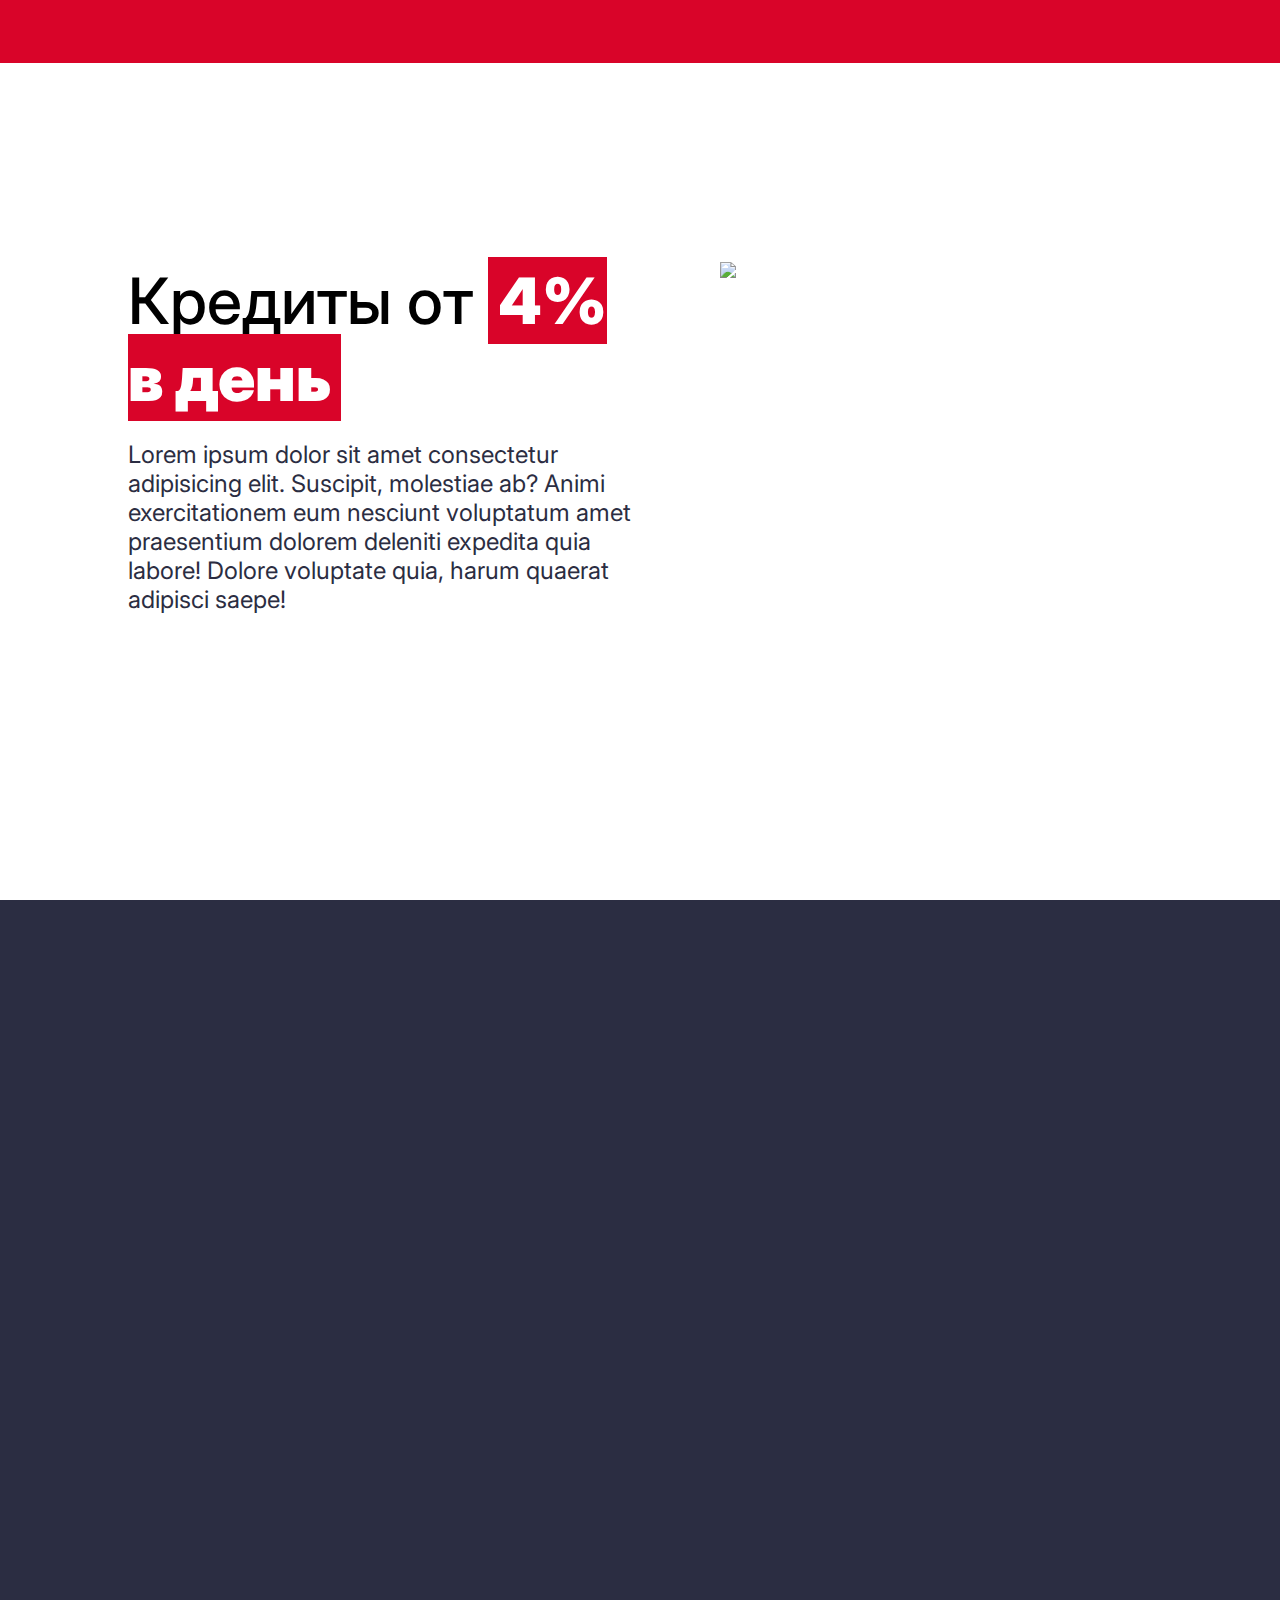
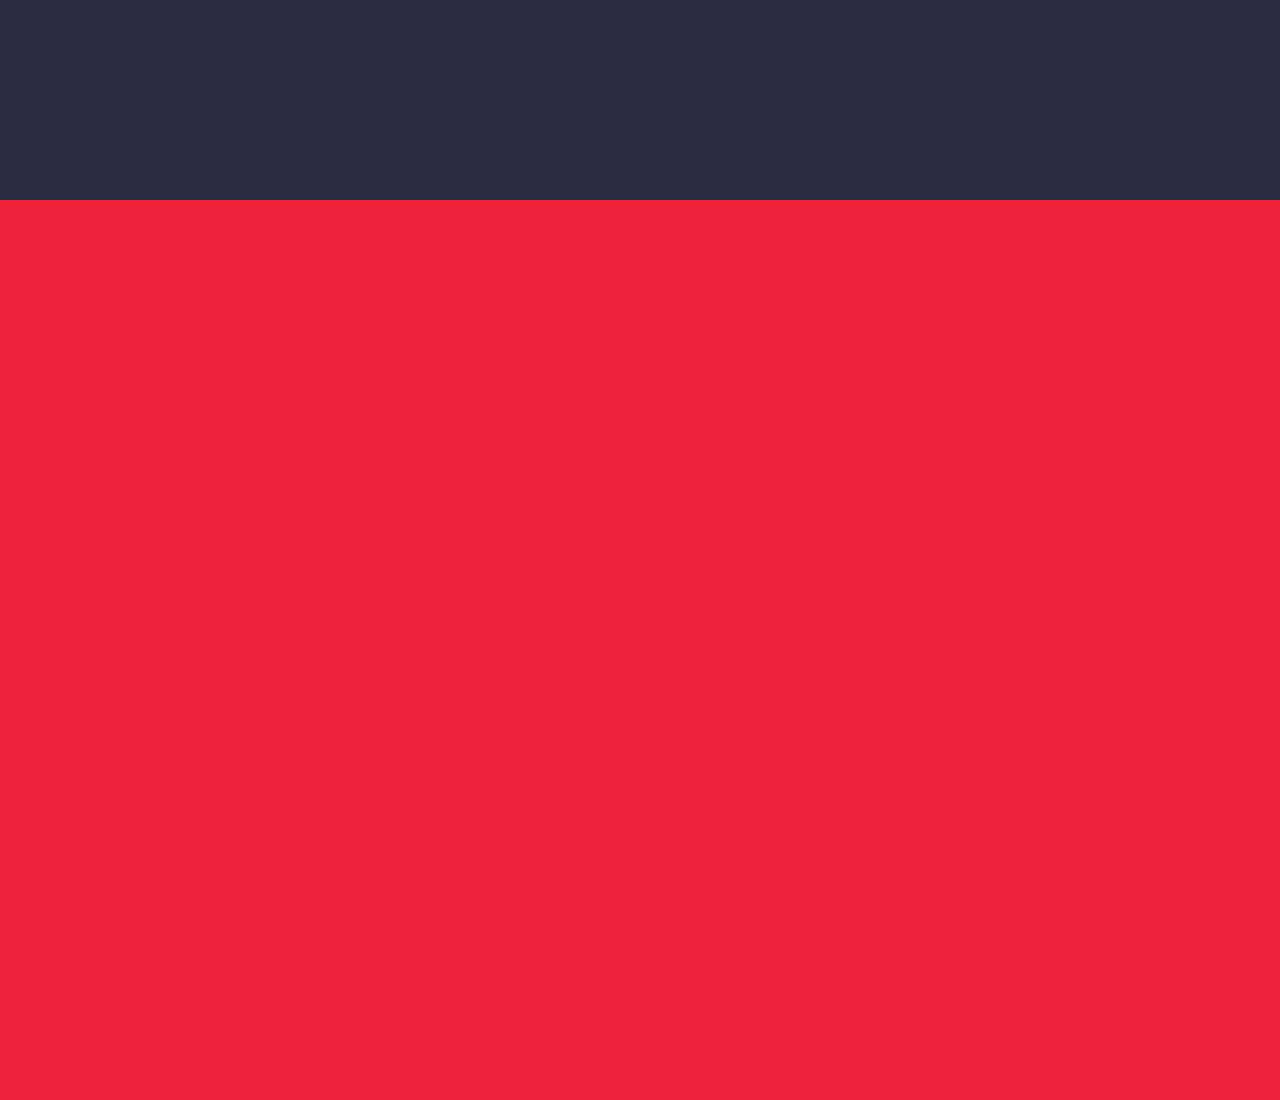
==== index.html @ 1a21a2d2 "first commit" ====
<!DOCTYPE html>
<html lang="ru">
<head>
    <meta charset="UTF-8">
    <meta http-equiv="X-UA-Compatible" content="IE=edge">
    <meta name="viewport" content="width=device-width, initial-scale=1.0">
    <link rel="stylesheet" href="src/css/index.css">
    <title>govBank</title>
</head>
<body>
    <nav id="main-nav" class="nav"></nav>
    <div class="main-section main-one">
        <div class="content">
            <section class="text">
                <h1 class="title">Кредиты от <span class="highlight">4% в день</span></h1>
                <p class="description">Lorem ipsum dolor sit amet consectetur adipisicing elit. Suscipit, molestiae ab? Animi exercitationem eum nesciunt voluptatum amet praesentium dolorem deleniti expedita quia labore! Dolore voluptate quia, harum quaerat adipisci saepe!</p>
            </section>
            <div class="image">
                <img src="https://images.freeimages.com/images/premium/previews/1487/14871086-businessman-hanging-from-noose.jpg">
            </div>
        </div>
    </div>
    <div class="main-section main-two">

    </div>
    <div class="main-section main-three">

    </div>
    <footer id="main-footer" class="footer"></footer>
</body>
</html>
---- src/css/index.css ----
@import url("main.css");

.text {
    font-family: var(--font-sans);
}

.highlight { 
    color: #ffffff;
    background-color: var(--theme-red2);
    font-weight: 900;
    padding: 5px 10px;
}

.nav {
    position: fixed;
    top: 0;
    width: 100%;
    height: 7vh;
    background-color: var(--theme-red2);
}

.title {
    font-size: 4em;
    font-weight: 500;
    margin: 0;
}

.description {
    font-size: 1.5em;
    color: var(--theme-black);
}

.main-section {
    height: 100vh;
    width: 100%;
    display: flex;
    align-items: center;
    justify-content: center;
}

.main-section > .content {
    display: grid;
    grid-template-columns: repeat(2, 1fr);
}

.main-section > .content > .text {
    display: flex;
    flex-direction: column;
    justify-content: center;
    margin-left: 20%;
}

.main-section > .content > .image {
    display: flex;
    justify-content: center;
}

.main-section > .content > .image > img {
    width: 30em;
}

.main-one {
}

.main-two {
    background-color: var(--theme-black);
}

.main-three {
    background-color: var(--theme-red1);
}
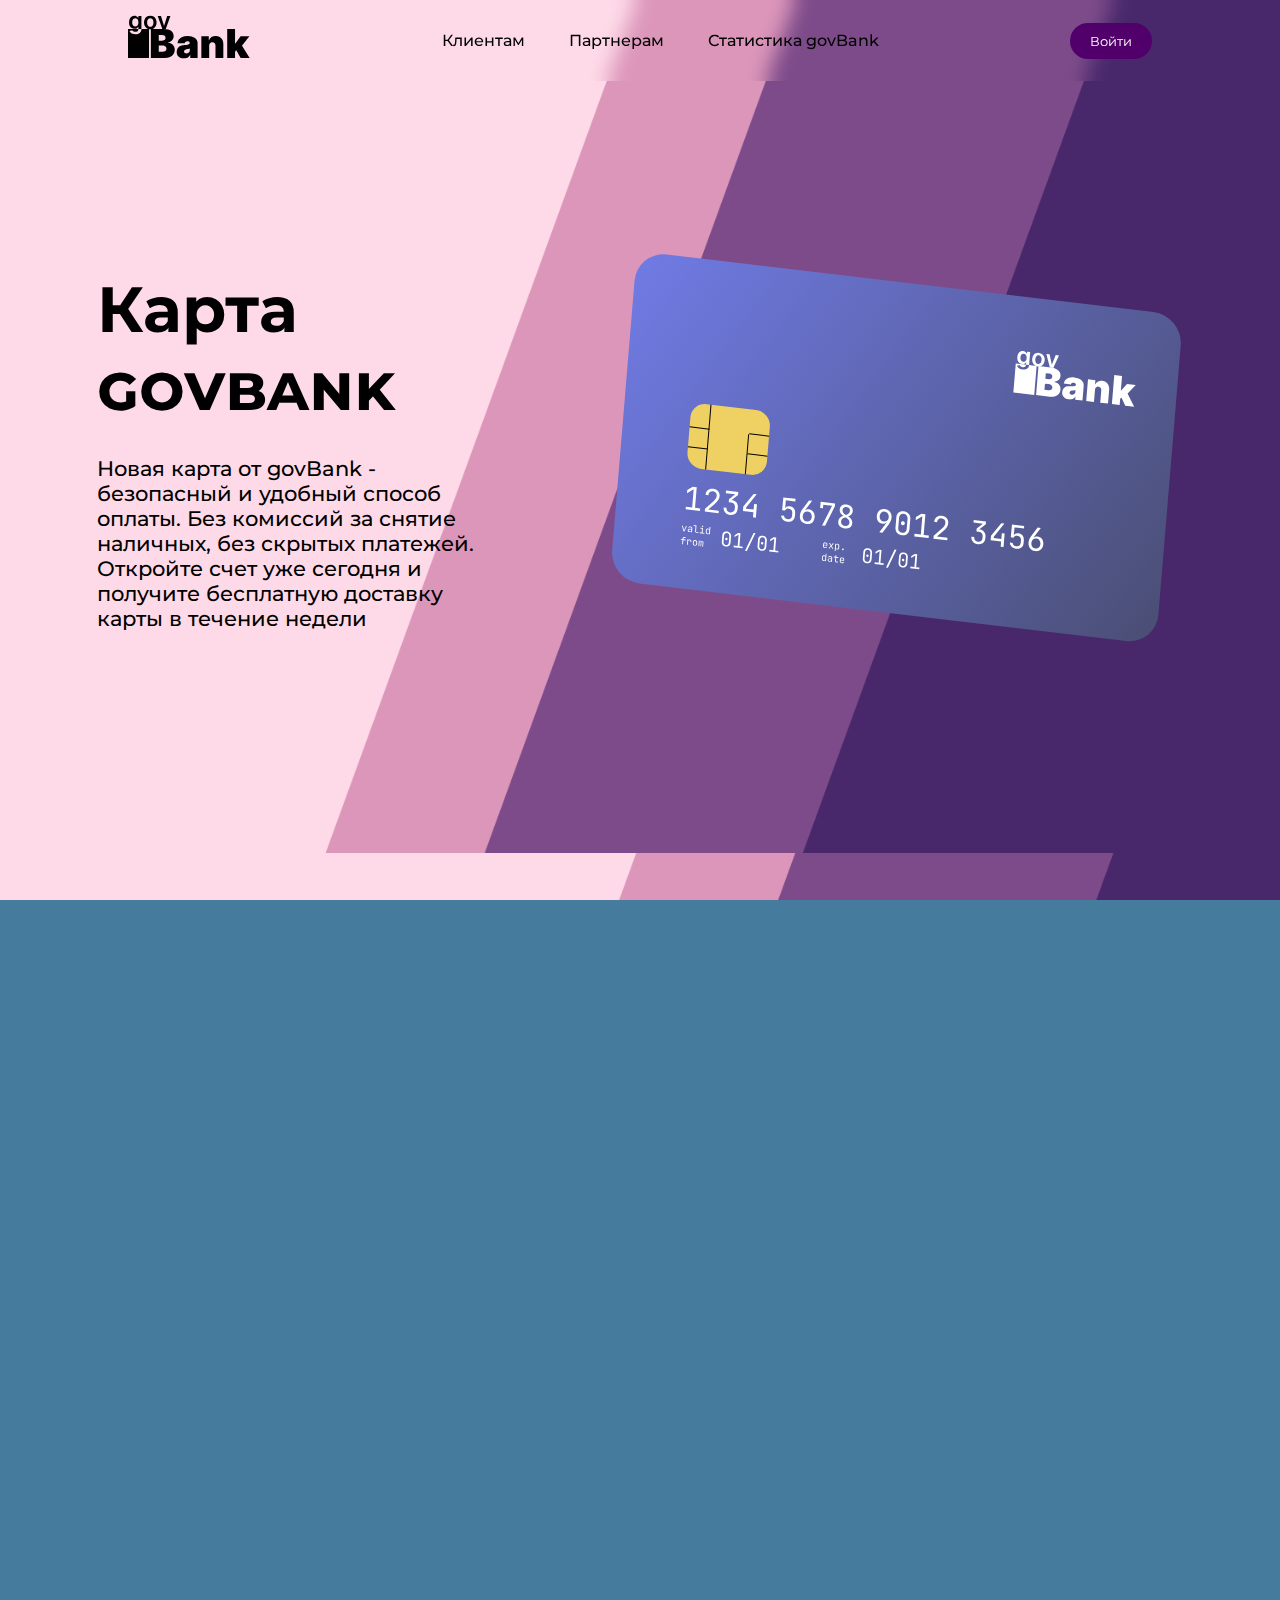
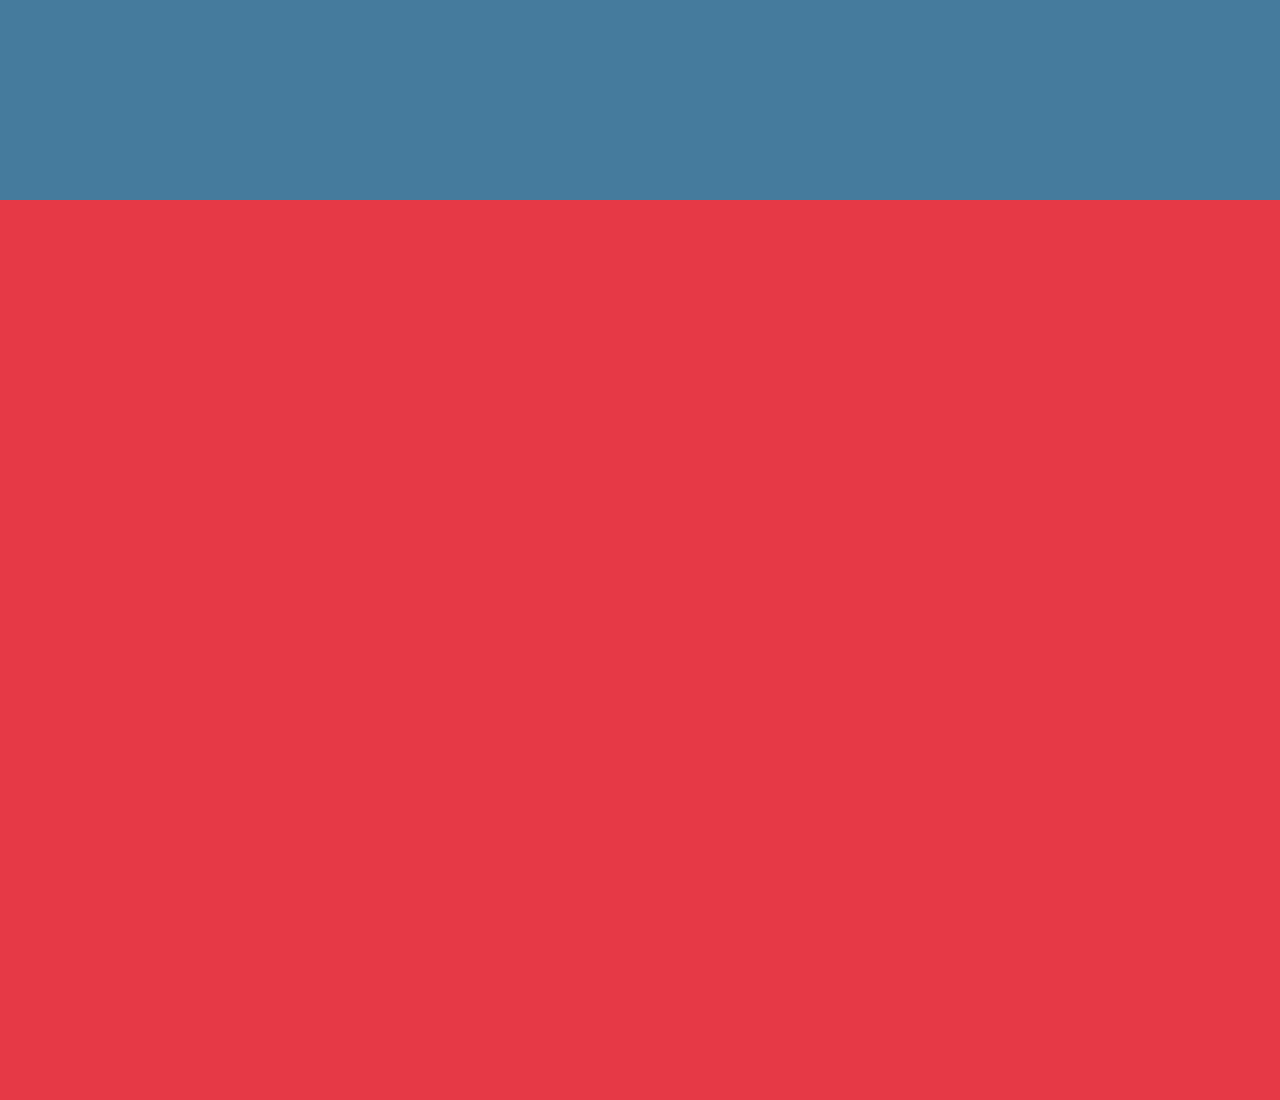
==== commit 6dcda48a: "the fuck" ====
--- a/index.html
+++ b/index.html
@@ -8,21 +8,32 @@
     <title>govBank</title>
 </head>
 <body>
-    <nav id="main-nav" class="nav"></nav>
+    <header>
+        <img class="logo" src="src/img/logo.svg">
+        <nav id="main-nav" class="nav">
+            <ul class="nav-links">
+                <li><a href="#">Клиентам</a></li>
+                <li><a href="#">Партнерам</a></li>
+                <li><a href="#">Статистика govBank</a></li>
+            </ul>
+        </nav>
+        <a href="#"><button>Войти</button></a>
+    </header>
+    
     <div class="main-section main-one">
-        <div class="content">
-            <section class="text">
-                <h1 class="title">Кредиты от <span class="highlight">4% в день</span></h1>
-                <p class="description">Lorem ipsum dolor sit amet consectetur adipisicing elit. Suscipit, molestiae ab? Animi exercitationem eum nesciunt voluptatum amet praesentium dolorem deleniti expedita quia labore! Dolore voluptate quia, harum quaerat adipisci saepe!</p>
-            </section>
-            <div class="image">
-                <img src="https://images.freeimages.com/images/premium/previews/1487/14871086-businessman-hanging-from-noose.jpg">
-            </div>
+        <div class="text">
+            <h1>Карта govBank</h1>
+            <p>Новая карта от govBank - безопасный и удобный способ оплаты. Без комиссий за снятие наличных, без скрытых платежей. Откройте счет уже сегодня и получите бесплатную доставку карты в течение недели</p>
+        </div>
+        <div class="img">
+            <img src="src/img/card.svg">
         </div>
     </div>
+
     <div class="main-section main-two">
 
     </div>
+    
     <div class="main-section main-three">
 
     </div>
--- a/src/css/index.css
+++ b/src/css/index.css
@@ -1,34 +1,13 @@
 @import url("main.css");
 
-.text {
-    font-family: var(--font-sans);
-}
-
-.highlight { 
-    color: #ffffff;
-    background-color: var(--theme-red2);
-    font-weight: 900;
-    padding: 5px 10px;
-}
-
-.nav {
+/* .nav {
     position: fixed;
     top: 0;
     width: 100%;
     height: 7vh;
-    background-color: var(--theme-red2);
-}
-
-.title {
-    font-size: 4em;
-    font-weight: 500;
-    margin: 0;
-}
-
-.description {
-    font-size: 1.5em;
-    color: var(--theme-black);
-}
+    background: #ffffff05;
+    backdrop-filter: blur(50px);
+} */
 
 .main-section {
     height: 100vh;
@@ -38,34 +17,86 @@
     justify-content: center;
 }
 
-.main-section > .content {
-    display: grid;
-    grid-template-columns: repeat(2, 1fr);
-}
-
-.main-section > .content > .text {
-    display: flex;
-    flex-direction: column;
-    justify-content: center;
-    margin-left: 20%;
-}
-
-.main-section > .content > .image {
-    display: flex;
-    justify-content: center;
-}
-
-.main-section > .content > .image > img {
-    width: 30em;
-}
-
 .main-one {
+    background: url("../img/bg.jpg");
+    background-size: contain;
 }
 
 .main-two {
-    background-color: var(--theme-black);
+    background: #457b9d;
 }
 
 .main-three {
-    background-color: var(--theme-red1);
+    background: #e63946;
+}
+
+li, a {
+    font-size: 16px;
+    color: inherit;
+    text-decoration: none;
+}
+
+header {
+    display: flex;
+    justify-content: space-between;
+    align-items: center;
+    padding: 30px 10%;
+
+    position: fixed;
+    top: 0;
+    width: 100%;
+    height: 9vh;
+    background: #ffffff00;
+    backdrop-filter: blur(10px);
+}
+
+header > * {
+    cursor: pointer;
+}
+
+.nav-links {
+    list-style: none;
+}
+
+.nav-links li {
+    display: inline-block;
+    padding: 0 20px;
+}
+
+.nav-links li a {
+    transition: all .3s ease 0s;
+}
+
+.nav-links > li > a:hover {
+    color: #51006b;
+}
+
+button {
+    padding: 10px 20px;
+    background: 9px 25px;
+    color: white;
+    background-color: #51006b;
+    border: none;
+    border-radius: 50px;
+    transition: all .3s ease 0s;
+    font-family: var(--font-sans);
+}
+
+button:hover {
+    background-color: #545a91;
+}
+
+.text {
+    width: 30vw;
+    margin-right: 10vw;
+}
+
+.text > p {
+    margin-top: 30px;
+    font-size: 1.3em;
+}
+
+h1 {
+    font-variant-caps: all-small-caps;
+    font-size: 4em;
 }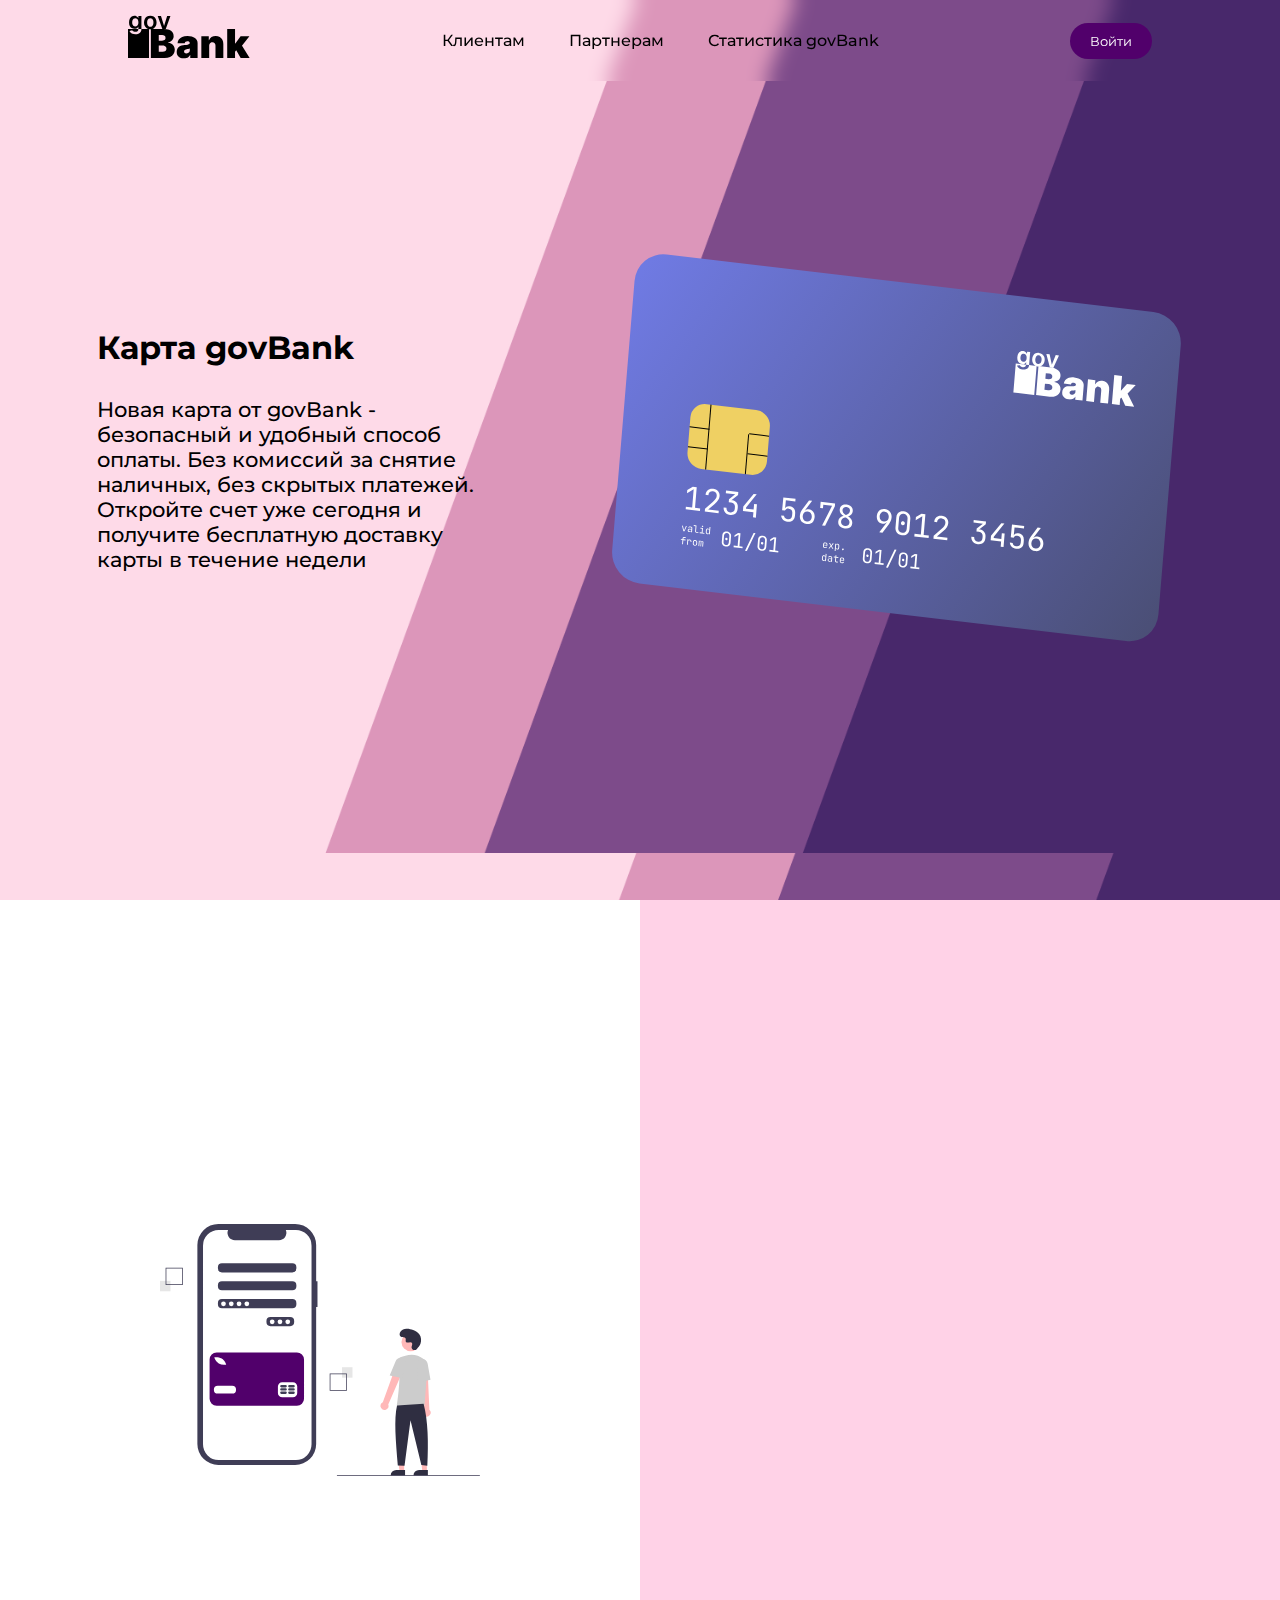
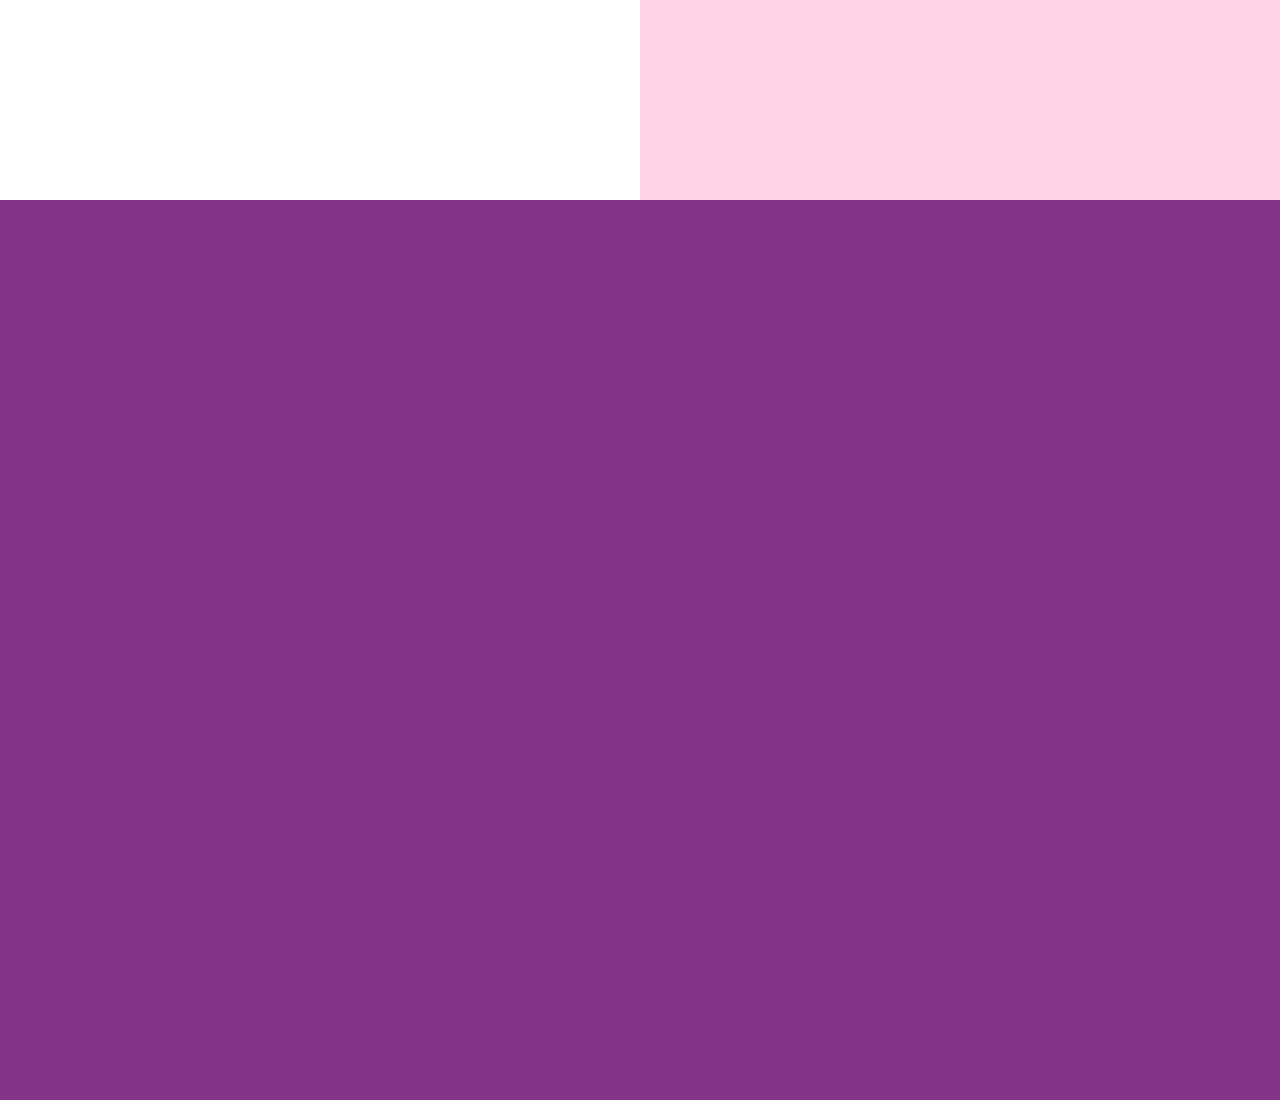
==== commit d0e9d8a4: "benis" ====
--- a/index.html
+++ b/index.html
@@ -5,10 +5,11 @@
     <meta http-equiv="X-UA-Compatible" content="IE=edge">
     <meta name="viewport" content="width=device-width, initial-scale=1.0">
     <link rel="stylesheet" href="src/css/index.css">
+    <script defer src="src/js/index.js"></script>
     <title>govBank</title>
 </head>
 <body>
-    <header>
+    <header class="header">
         <img class="logo" src="src/img/logo.svg">
         <nav id="main-nav" class="nav">
             <ul class="nav-links">
@@ -17,7 +18,7 @@
                 <li><a href="#">Статистика govBank</a></li>
             </ul>
         </nav>
-        <a href="#"><button>Войти</button></a>
+        <a href="#"><button class="nav-button">Войти</button></a>
     </header>
     
     <div class="main-section main-one">
@@ -31,9 +32,14 @@
     </div>
 
     <div class="main-section main-two">
+        <div class="two-left">
+            <img src="src/img/phone_banking.svg" width="50%">
+        </div>
+        <div class="two-right">
 
+        </div>
     </div>
-    
+
     <div class="main-section main-three">
 
     </div>
--- a/src/css/index.css
+++ b/src/css/index.css
@@ -1,13 +1,10 @@
 @import url("main.css");
 
-/* .nav {
-    position: fixed;
-    top: 0;
-    width: 100%;
-    height: 7vh;
-    background: #ffffff05;
-    backdrop-filter: blur(50px);
-} */
+li, a {
+    font-size: 16px;
+    color: inherit;
+    text-decoration: none;
+}
 
 .main-section {
     height: 100vh;
@@ -22,21 +19,12 @@
     background-size: contain;
 }
 
-.main-two {
-    background: #457b9d;
+
+.main-three {
+    background: #853289;
 }
 
-.main-three {
-    background: #e63946;
-}
-
-li, a {
-    font-size: 16px;
-    color: inherit;
-    text-decoration: none;
-}
-
-header {
+.header {
     display: flex;
     justify-content: space-between;
     align-items: center;
@@ -50,7 +38,7 @@
     backdrop-filter: blur(10px);
 }
 
-header > * {
+.header > * {
     cursor: pointer;
 }
 
@@ -71,7 +59,7 @@
     color: #51006b;
 }
 
-button {
+.nav-button {
     padding: 10px 20px;
     background: 9px 25px;
     color: white;
@@ -82,7 +70,7 @@
     font-family: var(--font-sans);
 }
 
-button:hover {
+.nav-button:hover {
     background-color: #545a91;
 }
 
@@ -96,7 +84,17 @@
     font-size: 1.3em;
 }
 
-h1 {
-    font-variant-caps: all-small-caps;
-    font-size: 4em;
+.two-left, .two-right {
+    width: 50vw;
+    height: 100vh;
+}
+
+.two-left {
+    display: flex;
+    align-items: center;
+    justify-content: center;
+}
+
+.two-right {
+    background: #ffd2e7;
 }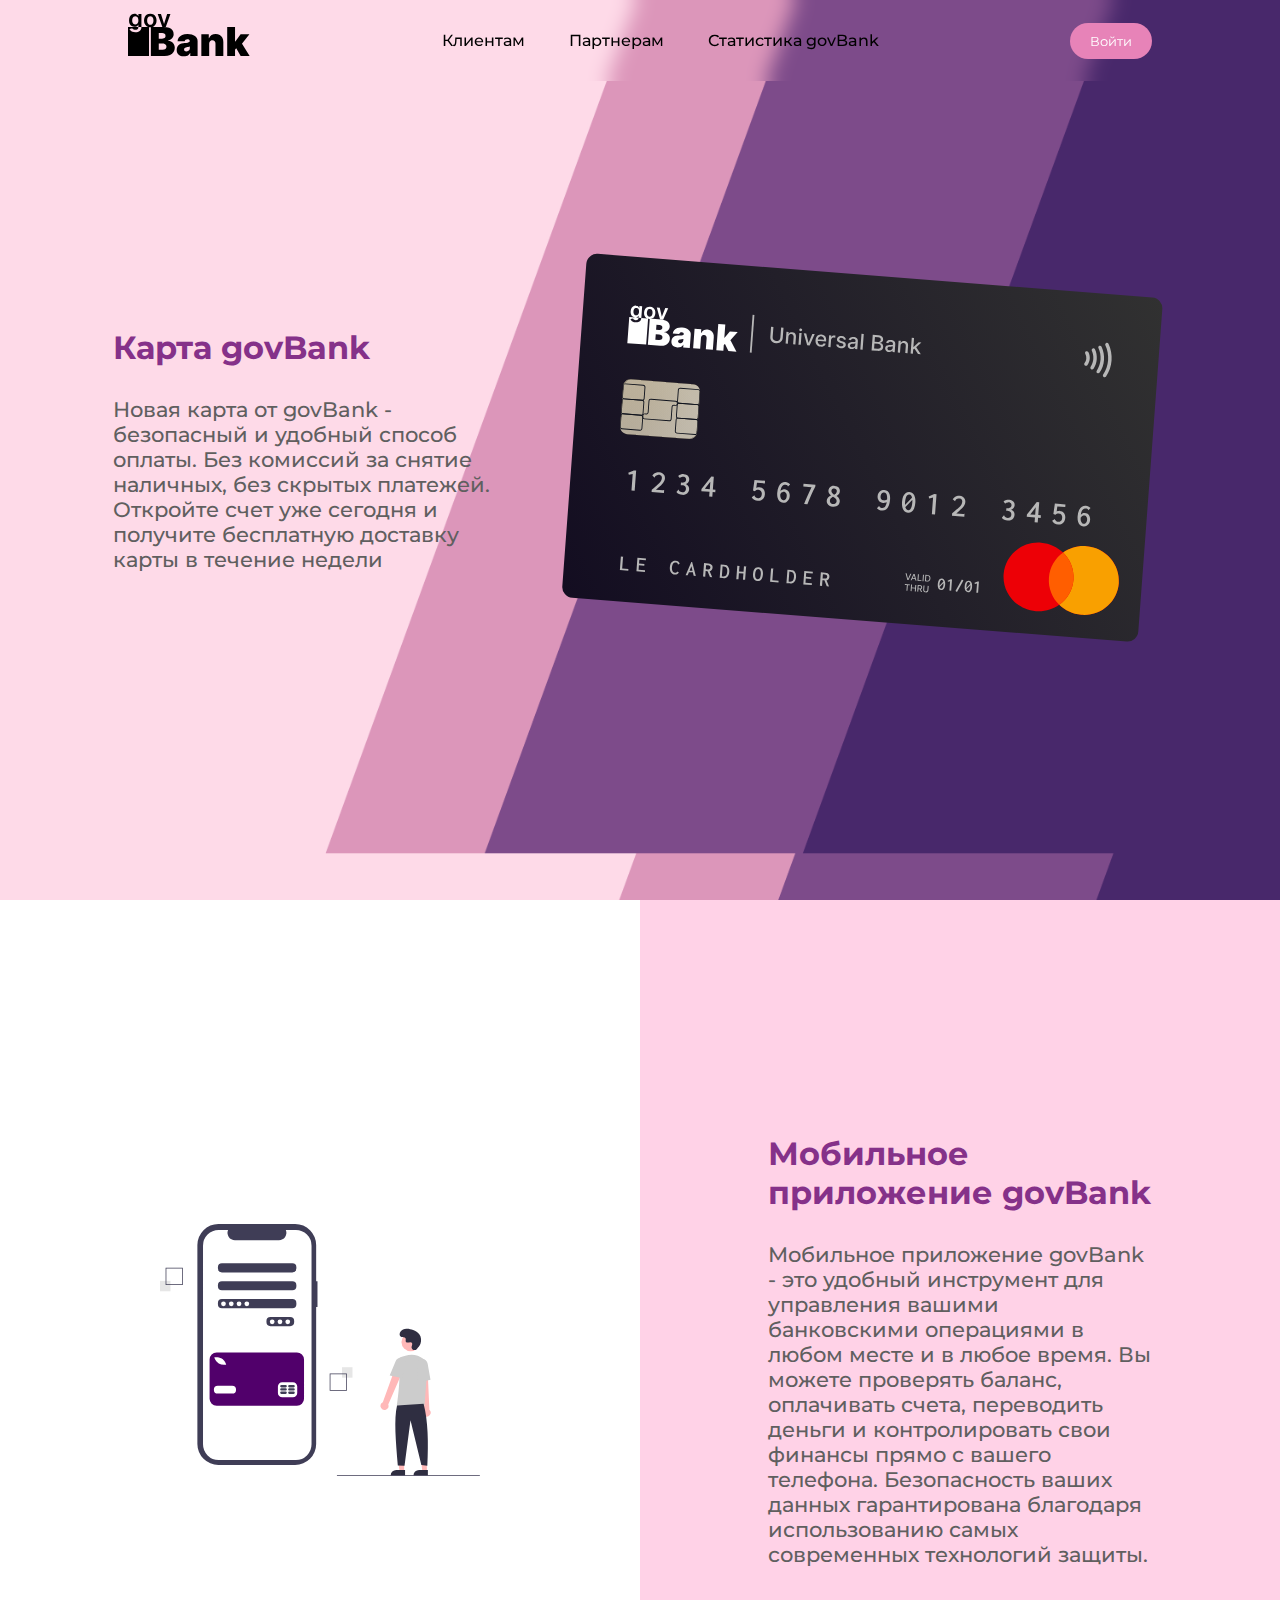
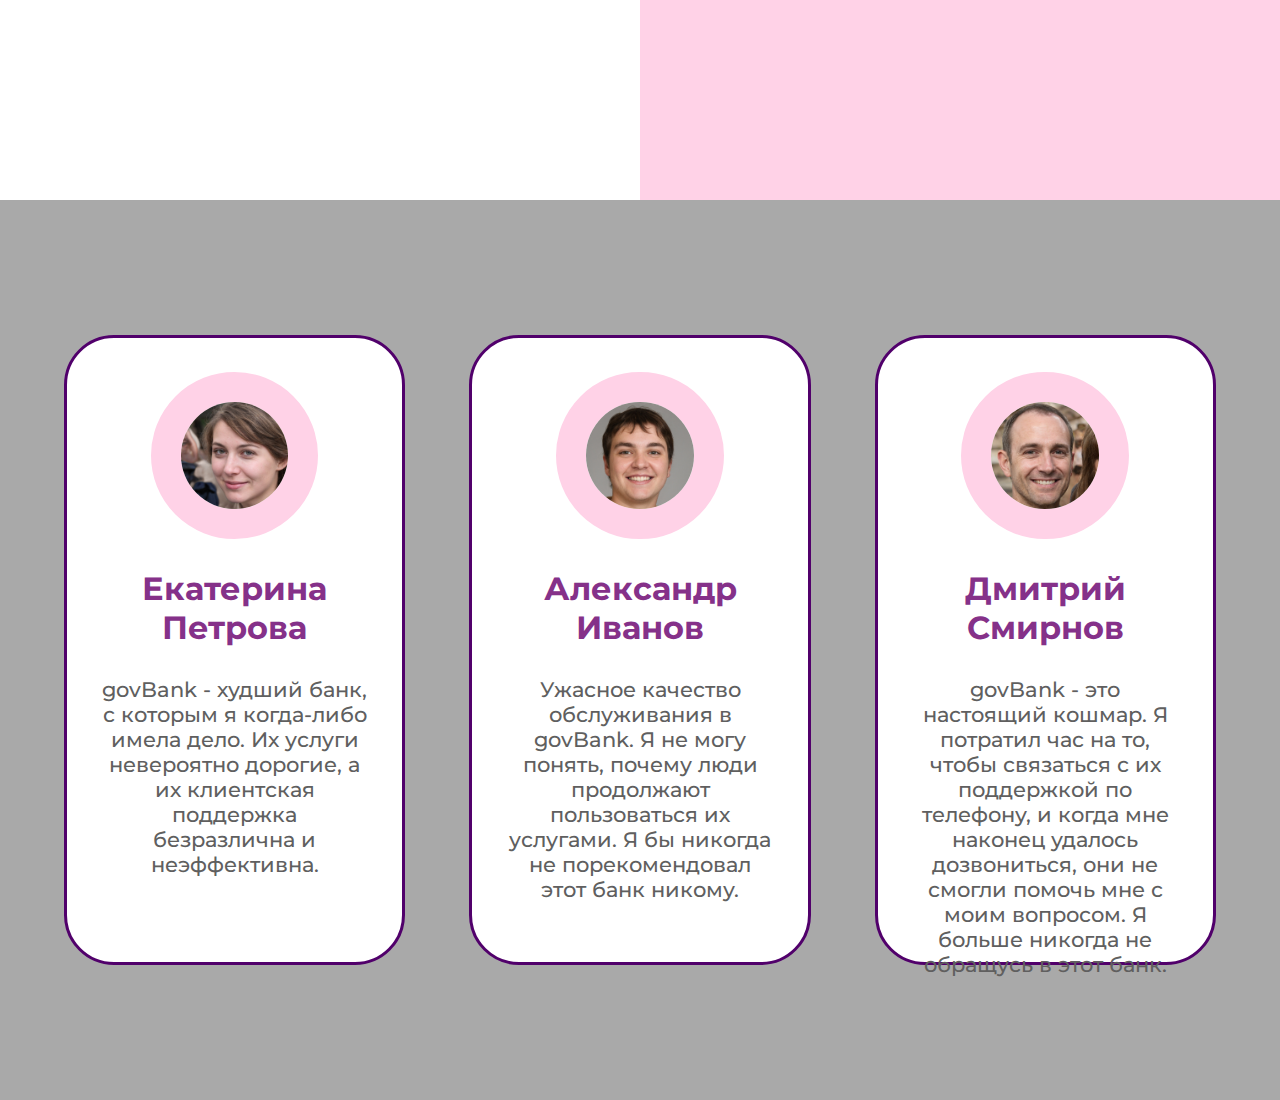
==== commit 44ad0baa: "Almost done" ====
--- a/index.html
+++ b/index.html
@@ -10,24 +10,30 @@
 </head>
 <body>
     <header class="header">
-        <img class="logo" src="src/img/logo.svg">
+        <a href="index.html"><img class="logo" src="src/img/logo.svg"></a>
         <nav id="main-nav" class="nav">
             <ul class="nav-links">
-                <li><a href="#">Клиентам</a></li>
-                <li><a href="#">Партнерам</a></li>
-                <li><a href="#">Статистика govBank</a></li>
+                <li><a href="clients.html">Клиентам</a></li>
+                <li><a href="partners.html">Партнерам</a></li>
+                <li><a href="stats.html">Статистика govBank</a></li>
             </ul>
         </nav>
-        <a href="#"><button class="nav-button">Войти</button></a>
+        <a href="#"><button class="nav-button" onclick="location.href = 'login.html'">Войти</button></a>
     </header>
     
+    <div id="no-resp">
+        <div class="text">
+            <h1>А адаптивности на этом сайте нет, ай-яй</h1>
+        </div>
+    </div>
+
     <div class="main-section main-one">
         <div class="text">
             <h1>Карта govBank</h1>
             <p>Новая карта от govBank - безопасный и удобный способ оплаты. Без комиссий за снятие наличных, без скрытых платежей. Откройте счет уже сегодня и получите бесплатную доставку карты в течение недели</p>
         </div>
         <div class="img">
-            <img src="src/img/card.svg">
+            <img width="90%" src="src/img/card.svg">
         </div>
     </div>
 
@@ -36,12 +42,35 @@
             <img src="src/img/phone_banking.svg" width="50%">
         </div>
         <div class="two-right">
-
+            <div class="text">
+                <h1>Мобильное приложение govBank</h1>
+                <p>Мобильное приложение govBank - это удобный инструмент для управления вашими банковскими операциями в любом месте и в любое время. Вы можете проверять баланс, оплачивать счета, переводить деньги и контролировать свои финансы прямо с вашего телефона. Безопасность ваших данных гарантирована благодаря использованию самых современных технологий защиты.</p>
+            </div>
         </div>
     </div>
 
     <div class="main-section main-three">
-
+        <div class="card">
+            <img src="src/img/p1.jpeg" class="card-img">
+            <div class="text">
+                <h1>Екатерина Петрова</h1>
+                <p>govBank - худший банк, с которым я когда-либо имела дело. Их услуги невероятно дорогие, а их клиентская поддержка безразлична и неэффективна.</p>
+            </div>
+        </div>
+        <div class="card">
+            <img src="src/img/p2.jpeg" class="card-img">
+            <div class="text">
+                <h1>Александр Иванов</h1>
+                <p>Ужасное качество обслуживания в govBank. Я не могу понять, почему люди продолжают пользоваться их услугами. Я бы никогда не порекомендовал этот банк никому.</p>
+            </div>
+        </div>
+        <div class="card">
+            <img src="src/img/p3.jpeg" class="card-img">
+            <div class="text">
+                <h1>Дмитрий Смирнов</h1>
+                <p>govBank - это настоящий кошмар. Я потратил час на то, чтобы связаться с их поддержкой по телефону, и когда мне наконец удалось дозвониться, они не смогли помочь мне с моим вопросом. Я больше никогда не обращусь в этот банк.</p>
+            </div>
+        </div>
     </div>
     <footer id="main-footer" class="footer"></footer>
 </body>
--- a/src/css/index.css
+++ b/src/css/index.css
@@ -1,10 +1,4 @@
 @import url("main.css");
-
-li, a {
-    font-size: 16px;
-    color: inherit;
-    text-decoration: none;
-}
 
 .main-section {
     height: 100vh;
@@ -16,85 +10,53 @@
 
 .main-one {
     background: url("../img/bg.jpg");
-    background-size: contain;
-}
-
-
-.main-three {
-    background: #853289;
-}
-
-.header {
-    display: flex;
-    justify-content: space-between;
-    align-items: center;
-    padding: 30px 10%;
-
-    position: fixed;
-    top: 0;
-    width: 100%;
-    height: 9vh;
-    background: #ffffff00;
-    backdrop-filter: blur(10px);
-}
-
-.header > * {
-    cursor: pointer;
-}
-
-.nav-links {
-    list-style: none;
-}
-
-.nav-links li {
-    display: inline-block;
-    padding: 0 20px;
-}
-
-.nav-links li a {
-    transition: all .3s ease 0s;
-}
-
-.nav-links > li > a:hover {
-    color: #51006b;
-}
-
-.nav-button {
-    padding: 10px 20px;
-    background: 9px 25px;
-    color: white;
-    background-color: #51006b;
-    border: none;
-    border-radius: 50px;
-    transition: all .3s ease 0s;
-    font-family: var(--font-sans);
-}
-
-.nav-button:hover {
-    background-color: #545a91;
-}
-
-.text {
-    width: 30vw;
-    margin-right: 10vw;
-}
-
-.text > p {
-    margin-top: 30px;
-    font-size: 1.3em;
+    background-size: 100vw;
 }
 
 .two-left, .two-right {
+    display: flex;
+    align-items: center;
+    justify-content: center;
     width: 50vw;
     height: 100vh;
 }
 
-.two-left {
+.two-right {
+    background: #ffd2e7;
+}
+
+.main-three {
+    background: darkgray;
+    gap: 5vw;
+    padding: 0 5vw;
+}
+
+.card {
+    background-color: white;
+    border: 3px solid #51006b;
+    width: 30%;
+    height: 70%;
+    border-radius: 50px;
     display: flex;
     align-items: center;
-    justify-content: center;
+    flex-direction: column;
+    transition: .5s;
 }
 
-.two-right {
-    background: #ffd2e7;
+.card:hover {
+    box-shadow: 10px 10px #51006b;
+    transition: .5s;
+}
+
+.card > img {
+    border: 30px solid #ffd2e7;
+    border-radius: 50%;
+    width: 50%;
+    margin-top: 10%;
+}
+
+.card > .text {
+    text-align: center;
+    margin-top: 30px;
+    width: 80%;
 }